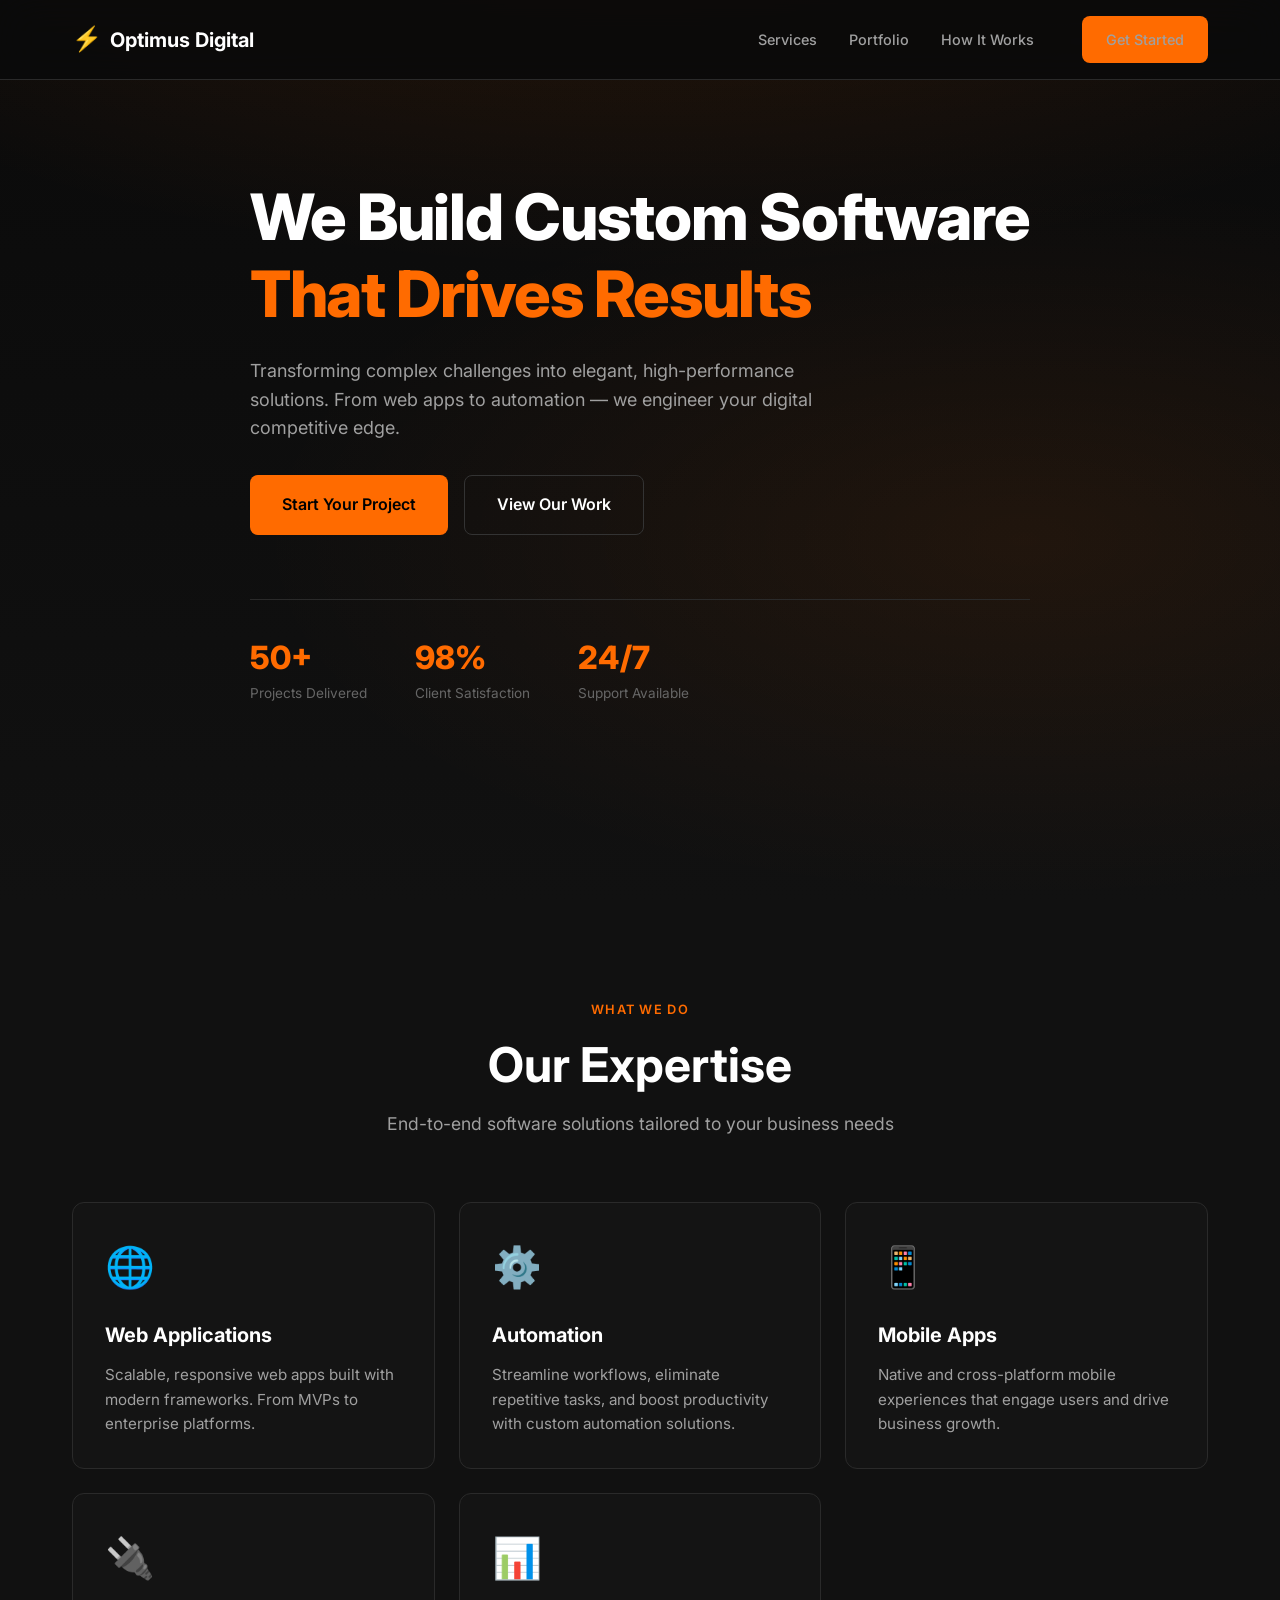
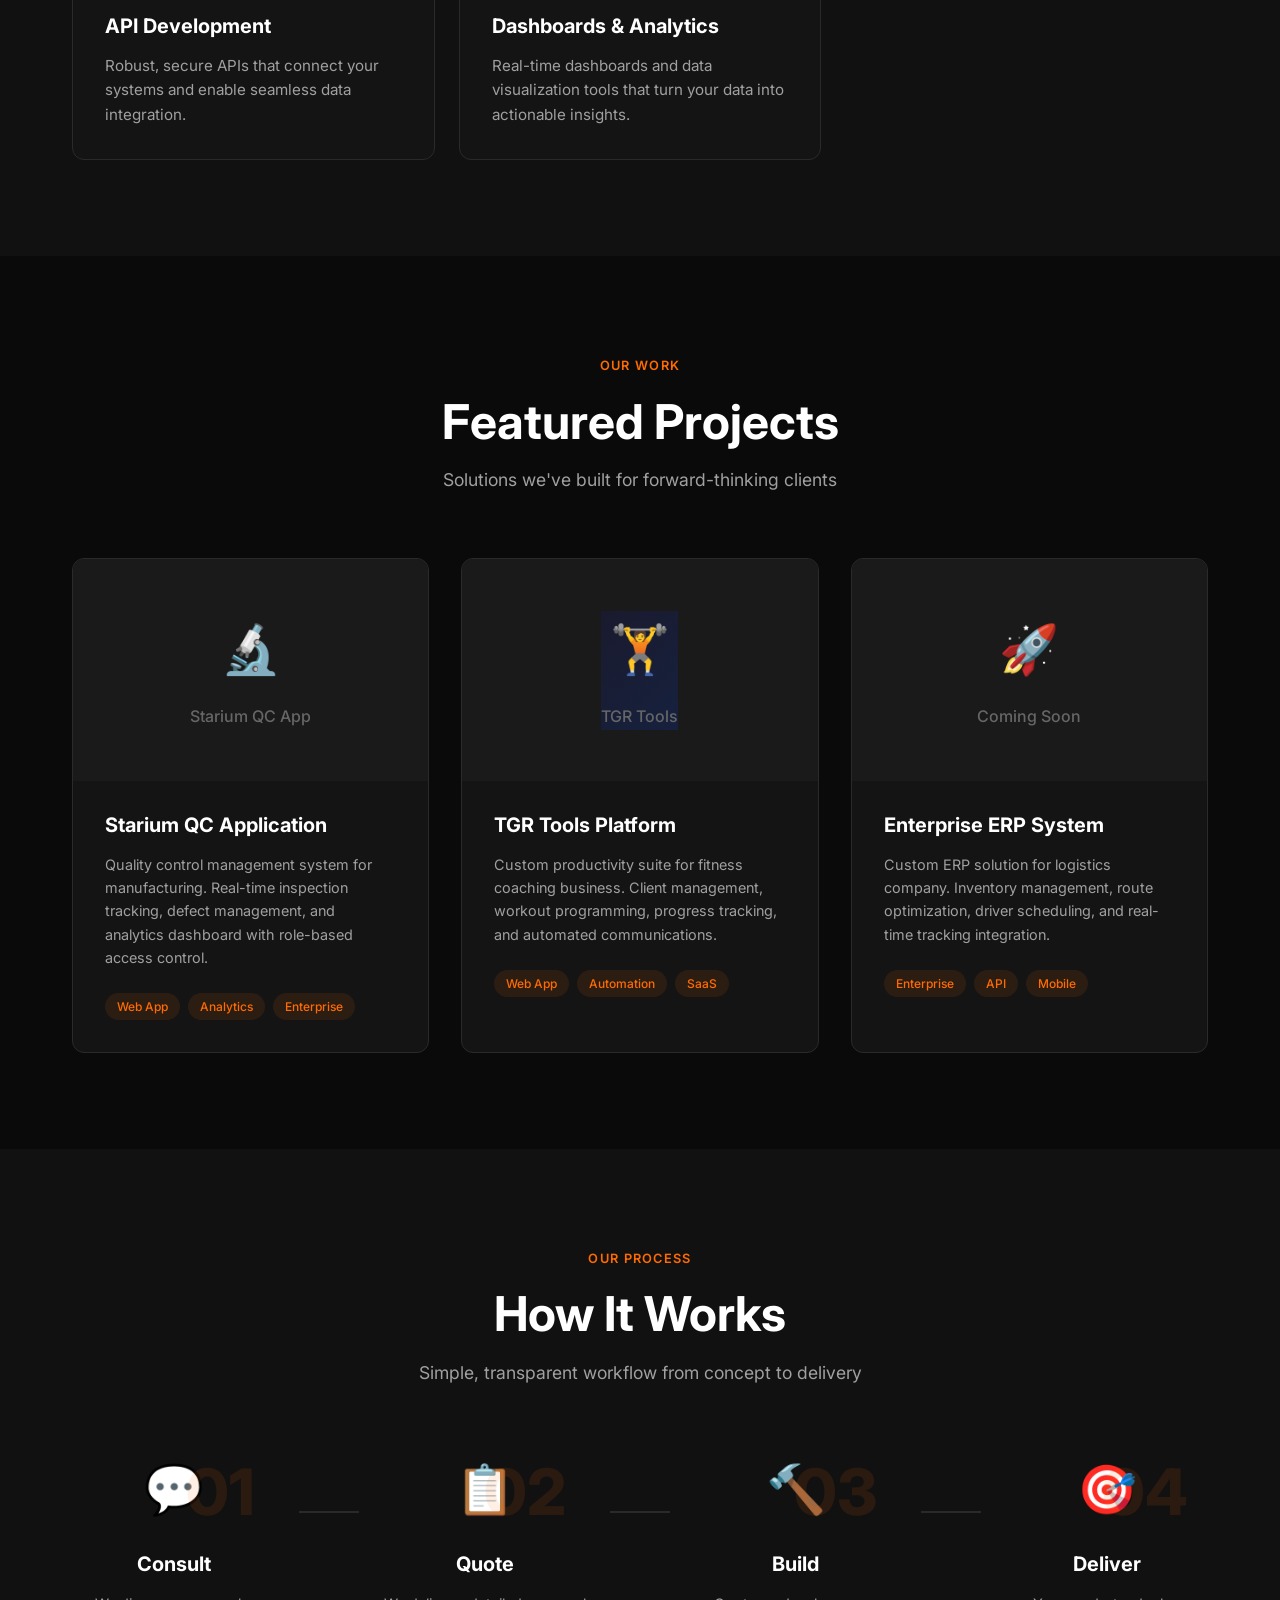
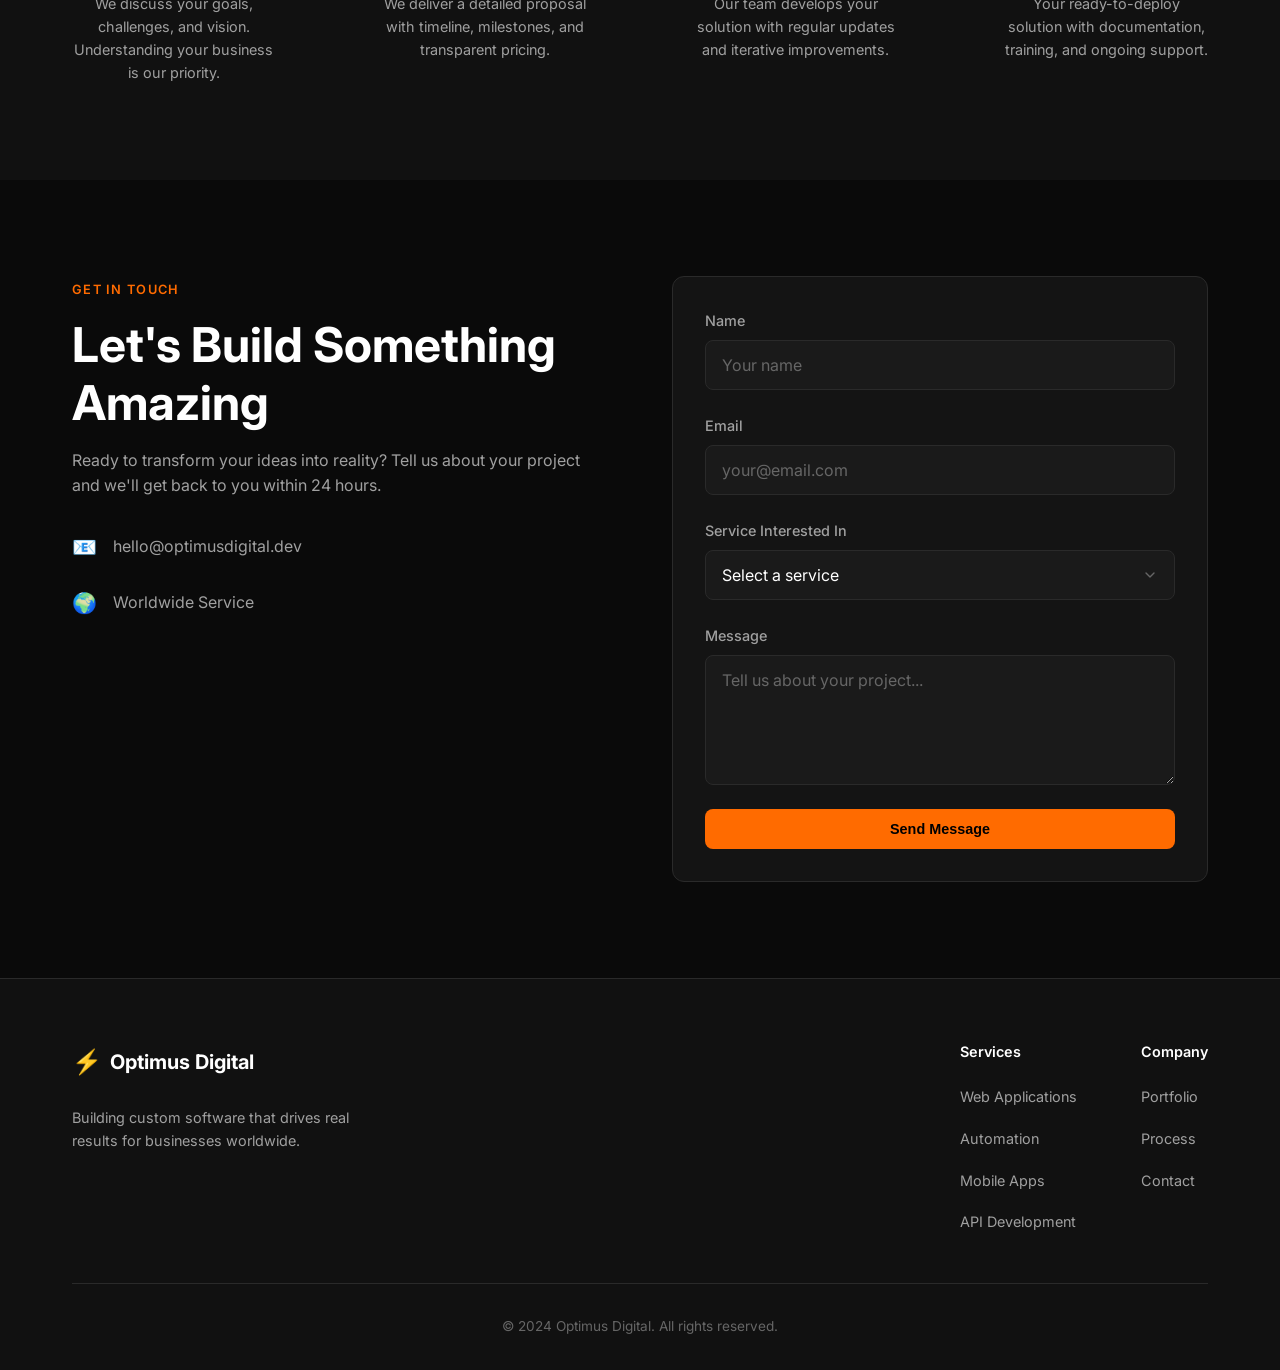
==== index.html @ bbdd2799 "Initial commit: Optimus Digital agency landing page - Professional hero section with 'We Build Custo" ====
<!DOCTYPE html>
<html lang="en">
<head>
    <meta charset="UTF-8">
    <meta name="viewport" content="width=device-width, initial-scale=1.0">
    <title>Optimus Digital | Custom Software Solutions</title>
    <link rel="stylesheet" href="styles.css">
    <link rel="preconnect" href="https://fonts.googleapis.com">
    <link rel="preconnect" href="https://fonts.gstatic.com" crossorigin>
    <link href="https://fonts.googleapis.com/css2?family=Inter:wght@400;500;600;700;800&display=swap" rel="stylesheet">
</head>
<body>
    <!-- Navigation -->
    <nav class="navbar">
        <div class="container">
            <a href="#" class="logo">
                <span class="logo-icon">⚡</span>
                <span class="logo-text">Optimus Digital</span>
            </a>
            <ul class="nav-links">
                <li><a href="#services">Services</a></li>
                <li><a href="#portfolio">Portfolio</a></li>
                <li><a href="#process">How It Works</a></li>
                <li><a href="#contact" class="btn btn-primary">Get Started</a></li>
            </ul>
            <button class="mobile-menu-btn" aria-label="Toggle menu">
                <span></span>
                <span></span>
                <span></span>
            </button>
        </div>
    </nav>

    <!-- Hero Section -->
    <section class="hero">
        <div class="hero-bg"></div>
        <div class="container">
            <div class="hero-content">
                <h1 class="hero-title">
                    We Build Custom Software<br>
                    <span class="accent">That Drives Results</span>
                </h1>
                <p class="hero-subtitle">
                    Transforming complex challenges into elegant, high-performance solutions. 
                    From web apps to automation — we engineer your digital competitive edge.
                </p>
                <div class="hero-cta">
                    <a href="#contact" class="btn btn-primary btn-lg">Start Your Project</a>
                    <a href="#portfolio" class="btn btn-outline btn-lg">View Our Work</a>
                </div>
                <div class="hero-stats">
                    <div class="stat">
                        <span class="stat-number">50+</span>
                        <span class="stat-label">Projects Delivered</span>
                    </div>
                    <div class="stat">
                        <span class="stat-number">98%</span>
                        <span class="stat-label">Client Satisfaction</span>
                    </div>
                    <div class="stat">
                        <span class="stat-number">24/7</span>
                        <span class="stat-label">Support Available</span>
                    </div>
                </div>
            </div>
        </div>
    </section>

    <!-- Services Section -->
    <section id="services" class="services">
        <div class="container">
            <div class="section-header">
                <span class="section-tag">What We Do</span>
                <h2 class="section-title">Our Expertise</h2>
                <p class="section-subtitle">End-to-end software solutions tailored to your business needs</p>
            </div>
            <div class="services-grid">
                <div class="service-card">
                    <div class="service-icon">🌐</div>
                    <h3>Web Applications</h3>
                    <p>Scalable, responsive web apps built with modern frameworks. From MVPs to enterprise platforms.</p>
                </div>
                <div class="service-card">
                    <div class="service-icon">⚙️</div>
                    <h3>Automation</h3>
                    <p>Streamline workflows, eliminate repetitive tasks, and boost productivity with custom automation solutions.</p>
                </div>
                <div class="service-card">
                    <div class="service-icon">📱</div>
                    <h3>Mobile Apps</h3>
                    <p>Native and cross-platform mobile experiences that engage users and drive business growth.</p>
                </div>
                <div class="service-card">
                    <div class="service-icon">🔌</div>
                    <h3>API Development</h3>
                    <p>Robust, secure APIs that connect your systems and enable seamless data integration.</p>
                </div>
                <div class="service-card">
                    <div class="service-icon">📊</div>
                    <h3>Dashboards & Analytics</h3>
                    <p>Real-time dashboards and data visualization tools that turn your data into actionable insights.</p>
                </div>
            </div>
        </div>
    </section>

    <!-- Portfolio Section -->
    <section id="portfolio" class="portfolio">
        <div class="container">
            <div class="section-header">
                <span class="section-tag">Our Work</span>
                <h2 class="section-title">Featured Projects</h2>
                <p class="section-subtitle">Solutions we've built for forward-thinking clients</p>
            </div>
            <div class="portfolio-grid">
                <div class="portfolio-card">
                    <div class="portfolio-image">
                        <div class="portfolio-placeholder">
                            <span class="placeholder-icon">🔬</span>
                            <span class="placeholder-text">Starium QC App</span>
                        </div>
                    </div>
                    <div class="portfolio-content">
                        <h3>Starium QC Application</h3>
                        <p>Quality control management system for manufacturing. Real-time inspection tracking, defect management, and analytics dashboard with role-based access control.</p>
                        <div class="portfolio-tags">
                            <span class="tag">Web App</span>
                            <span class="tag">Analytics</span>
                            <span class="tag">Enterprise</span>
                        </div>
                    </div>
                </div>
                <div class="portfolio-card">
                    <div class="portfolio-image">
                        <div class="portfolio-placeholder tgr">
                            <span class="placeholder-icon">🏋️</span>
                            <span class="placeholder-text">TGR Tools</span>
                        </div>
                    </div>
                    <div class="portfolio-content">
                        <h3>TGR Tools Platform</h3>
                        <p>Custom productivity suite for fitness coaching business. Client management, workout programming, progress tracking, and automated communications.</p>
                        <div class="portfolio-tags">
                            <span class="tag">Web App</span>
                            <span class="tag">Automation</span>
                            <span class="tag">SaaS</span>
                        </div>
                    </div>
                </div>
                <div class="portfolio-card">
                    <div class="portfolio-image">
                        <div class="portfolio-placeholder">
                            <span class="placeholder-icon">🚀</span>
                            <span class="placeholder-text">Coming Soon</span>
                        </div>
                    </div>
                    <div class="portfolio-content">
                        <h3>Enterprise ERP System</h3>
                        <p>Custom ERP solution for logistics company. Inventory management, route optimization, driver scheduling, and real-time tracking integration.</p>
                        <div class="portfolio-tags">
                            <span class="tag">Enterprise</span>
                            <span class="tag">API</span>
                            <span class="tag">Mobile</span>
                        </div>
                    </div>
                </div>
            </div>
        </div>
    </section>

    <!-- How It Works Section -->
    <section id="process" class="process">
        <div class="container">
            <div class="section-header">
                <span class="section-tag">Our Process</span>
                <h2 class="section-title">How It Works</h2>
                <p class="section-subtitle">Simple, transparent workflow from concept to delivery</p>
            </div>
            <div class="process-steps">
                <div class="process-step">
                    <div class="step-number">01</div>
                    <div class="step-icon">💬</div>
                    <h3>Consult</h3>
                    <p>We discuss your goals, challenges, and vision. Understanding your business is our priority.</p>
                </div>
                <div class="process-connector"></div>
                <div class="process-step">
                    <div class="step-number">02</div>
                    <div class="step-icon">📋</div>
                    <h3>Quote</h3>
                    <p>We deliver a detailed proposal with timeline, milestones, and transparent pricing.</p>
                </div>
                <div class="process-connector"></div>
                <div class="process-step">
                    <div class="step-number">03</div>
                    <div class="step-icon">🔨</div>
                    <h3>Build</h3>
                    <p>Our team develops your solution with regular updates and iterative improvements.</p>
                </div>
                <div class="process-connector"></div>
                <div class="process-step">
                    <div class="step-number">04</div>
                    <div class="step-icon">🎯</div>
                    <h3>Deliver</h3>
                    <p>Your ready-to-deploy solution with documentation, training, and ongoing support.</p>
                </div>
            </div>
        </div>
    </section>

    <!-- Contact Section -->
    <section id="contact" class="contact">
        <div class="container">
            <div class="contact-wrapper">
                <div class="contact-info">
                    <span class="section-tag">Get In Touch</span>
                    <h2 class="section-title">Let's Build Something Amazing</h2>
                    <p>Ready to transform your ideas into reality? Tell us about your project and we'll get back to you within 24 hours.</p>
                    <div class="contact-details">
                        <div class="contact-item">
                            <span class="contact-icon">📧</span>
                            <span>hello@optimusdigital.dev</span>
                        </div>
                        <div class="contact-item">
                            <span class="contact-icon">🌍</span>
                            <span>Worldwide Service</span>
                        </div>
                    </div>
                </div>
                <div class="contact-form-wrapper">
                    <form id="contactForm" class="contact-form">
                        <div class="form-group">
                            <label for="name">Name</label>
                            <input type="text" id="name" name="name" required placeholder="Your name">
                        </div>
                        <div class="form-group">
                            <label for="email">Email</label>
                            <input type="email" id="email" name="email" required placeholder="your@email.com">
                        </div>
                        <div class="form-group">
                            <label for="service">Service Interested In</label>
                            <select id="service" name="service" required>
                                <option value="">Select a service</option>
                                <option value="web">Web Application</option>
                                <option value="automation">Automation</option>
                                <option value="mobile">Mobile App</option>
                                <option value="api">API Development</option>
                                <option value="dashboard">Dashboard/Analytics</option>
                                <option value="other">Other</option>
                            </select>
                        </div>
                        <div class="form-group">
                            <label for="message">Message</label>
                            <textarea id="message" name="message" rows="5" required placeholder="Tell us about your project..."></textarea>
                        </div>
                        <button type="submit" class="btn btn-primary btn-block">
                            <span class="btn-text">Send Message</span>
                            <span class="btn-loading">Sending...</span>
                        </button>
                        <div class="form-success" id="formSuccess">
                            <span class="success-icon">✓</span>
                            <span>Message sent successfully! We'll be in touch soon.</span>
                        </div>
                    </form>
                </div>
            </div>
        </div>
    </section>

    <!-- Footer -->
    <footer class="footer">
        <div class="container">
            <div class="footer-content">
                <div class="footer-brand">
                    <a href="#" class="logo">
                        <span class="logo-icon">⚡</span>
                        <span class="logo-text">Optimus Digital</span>
                    </a>
                    <p>Building custom software that drives real results for businesses worldwide.</p>
                </div>
                <div class="footer-links">
                    <div class="footer-column">
                        <h4>Services</h4>
                        <ul>
                            <li><a href="#services">Web Applications</a></li>
                            <li><a href="#services">Automation</a></li>
                            <li><a href="#services">Mobile Apps</a></li>
                            <li><a href="#services">API Development</a></li>
                        </ul>
                    </div>
                    <div class="footer-column">
                        <h4>Company</h4>
                        <ul>
                            <li><a href="#portfolio">Portfolio</a></li>
                            <li><a href="#process">Process</a></li>
                            <li><a href="#contact">Contact</a></li>
                        </ul>
                    </div>
                </div>
            </div>
            <div class="footer-bottom">
                <p>&copy; 2024 Optimus Digital. All rights reserved.</p>
            </div>
        </div>
    </footer>

    <script src="script.js"></script>
</body>
</html>
---- styles.css ----
/* ========================================
   Optimus Digital - Design System
   Dark Theme with Orange Accent (#FF6B00)
   ======================================== */

/* CSS Variables - Design Tokens */
:root {
    /* Colors */
    --bg-primary: #0a0a0a;
    --bg-secondary: #111111;
    --bg-tertiary: #1a1a1a;
    --bg-card: #141414;
    --bg-card-hover: #1c1c1c;
    
    --text-primary: #ffffff;
    --text-secondary: #a0a0a0;
    --text-muted: #666666;
    
    --accent: #FF6B00;
    --accent-hover: #ff8533;
    --accent-subtle: rgba(255, 107, 0, 0.1);
    --accent-border: rgba(255, 107, 0, 0.3);
    
    --border-color: #2a2a2a;
    --border-light: #333333;
    
    --success: #10b981;
    --error: #ef4444;
    
    /* Typography */
    --font-primary: 'Inter', -apple-system, BlinkMacSystemFont, 'Segoe UI', sans-serif;
    
    /* Spacing */
    --space-xs: 0.5rem;
    --space-sm: 1rem;
    --space-md: 1.5rem;
    --space-lg: 2rem;
    --space-xl: 3rem;
    --space-2xl: 4rem;
    --space-3xl: 6rem;
    
    /* Transitions */
    --transition-fast: 150ms ease;
    --transition-base: 250ms ease;
    --transition-slow: 400ms ease;
    
    /* Border Radius */
    --radius-sm: 4px;
    --radius-md: 8px;
    --radius-lg: 12px;
    --radius-xl: 16px;
    --radius-full: 9999px;
}

/* Reset & Base */
*, *::before, *::after {
    box-sizing: border-box;
    margin: 0;
    padding: 0;
}

html {
    scroll-behavior: smooth;
    font-size: 16px;
}

body {
    font-family: var(--font-primary);
    background-color: var(--bg-primary);
    color: var(--text-primary);
    line-height: 1.6;
    -webkit-font-smoothing: antialiased;
    -moz-osx-font-smoothing: grayscale;
}

a {
    color: inherit;
    text-decoration: none;
}

ul {
    list-style: none;
}

img {
    max-width: 100%;
    height: auto;
}

/* Container */
.container {
    max-width: 1200px;
    margin: 0 auto;
    padding: 0 var(--space-lg);
}

/* Typography */
h1, h2, h3, h4, h5, h6 {
    font-weight: 700;
    line-height: 1.2;
}

/* ========================================
   Navigation
   ======================================== */
.navbar {
    position: fixed;
    top: 0;
    left: 0;
    right: 0;
    z-index: 1000;
    background: rgba(10, 10, 10, 0.9);
    backdrop-filter: blur(20px);
    border-bottom: 1px solid var(--border-color);
    padding: var(--space-sm) 0;
}

.navbar .container {
    display: flex;
    align-items: center;
    justify-content: space-between;
}

.logo {
    display: flex;
    align-items: center;
    gap: var(--space-xs);
    font-weight: 700;
    font-size: 1.25rem;
}

.logo-icon {
    color: var(--accent);
    font-size: 1.5rem;
}

.nav-links {
    display: flex;
    align-items: center;
    gap: var(--space-lg);
}

.nav-links a {
    font-size: 0.9rem;
    font-weight: 500;
    color: var(--text-secondary);
    transition: color var(--transition-fast);
}

.nav-links a:hover {
    color: var(--text-primary);
}

.nav-links .btn {
    margin-left: var(--space-sm);
}

.mobile-menu-btn {
    display: none;
    flex-direction: column;
    gap: 5px;
    background: none;
    border: none;
    cursor: pointer;
    padding: var(--space-xs);
}

.mobile-menu-btn span {
    width: 24px;
    height: 2px;
    background: var(--text-primary);
    transition: var(--transition-fast);
}

/* ========================================
   Buttons
   ======================================== */
.btn {
    display: inline-flex;
    align-items: center;
    justify-content: center;
    gap: var(--space-xs);
    padding: 0.75rem 1.5rem;
    font-size: 0.9rem;
    font-weight: 600;
    border-radius: var(--radius-md);
    border: none;
    cursor: pointer;
    transition: all var(--transition-base);
    text-decoration: none;
}

.btn-primary {
    background: var(--accent);
    color: #000;
}

.btn-primary:hover {
    background: var(--accent-hover);
    transform: translateY(-2px);
    box-shadow: 0 8px 30px rgba(255, 107, 0, 0.3);
}

.btn-outline {
    background: transparent;
    color: var(--text-primary);
    border: 1px solid var(--border-light);
}

.btn-outline:hover {
    border-color: var(--accent);
    color: var(--accent);
}

.btn-lg {
    padding: 1rem 2rem;
    font-size: 1rem;
}

.btn-block {
    width: 100%;
}

.btn .btn-loading {
    display: none;
}

.btn.loading .btn-text {
    display: none;
}

.btn.loading .btn-loading {
    display: inline;
}

/* ========================================
   Hero Section
   ======================================== */
.hero {
    position: relative;
    min-height: 100vh;
    display: flex;
    align-items: center;
    padding-top: 80px;
    overflow: hidden;
}

.hero-bg {
    position: absolute;
    top: 0;
    left: 0;
    right: 0;
    bottom: 0;
    background: 
        radial-gradient(ellipse 80% 50% at 50% -20%, rgba(255, 107, 0, 0.15), transparent),
        radial-gradient(ellipse 60% 40% at 80% 60%, rgba(255, 107, 0, 0.08), transparent),
        linear-gradient(180deg, var(--bg-primary) 0%, var(--bg-secondary) 100%);
    z-index: -1;
}

.hero-content {
    max-width: 800px;
}

.hero-title {
    font-size: clamp(2.5rem, 5vw, 4rem);
    font-weight: 800;
    margin-bottom: var(--space-md);
    letter-spacing: -0.02em;
}

.hero-title .accent {
    color: var(--accent);
}

.hero-subtitle {
    font-size: 1.125rem;
    color: var(--text-secondary);
    margin-bottom: var(--space-lg);
    max-width: 600px;
}

.hero-cta {
    display: flex;
    gap: var(--space-sm);
    margin-bottom: var(--space-2xl);
    flex-wrap: wrap;
}

.hero-stats {
    display: flex;
    gap: var(--space-xl);
    padding-top: var(--space-lg);
    border-top: 1px solid var(--border-color);
}

.stat {
    display: flex;
    flex-direction: column;
}

.stat-number {
    font-size: 2rem;
    font-weight: 800;
    color: var(--accent);
}

.stat-label {
    font-size: 0.85rem;
    color: var(--text-muted);
}

/* ========================================
   Sections Common
   ======================================== */
section {
    padding: var(--space-3xl) 0;
}

.section-header {
    text-align: center;
    margin-bottom: var(--space-2xl);
}

.section-tag {
    display: inline-block;
    font-size: 0.8rem;
    font-weight: 600;
    text-transform: uppercase;
    letter-spacing: 0.1em;
    color: var(--accent);
    margin-bottom: var(--space-sm);
}

.section-title {
    font-size: clamp(2rem, 4vw, 3rem);
    margin-bottom: var(--space-sm);
}

.section-subtitle {
    font-size: 1.1rem;
    color: var(--text-secondary);
    max-width: 600px;
    margin: 0 auto;
}

/* ========================================
   Services Section
   ======================================== */
.services {
    background: var(--bg-secondary);
}

.services-grid {
    display: grid;
    grid-template-columns: repeat(auto-fit, minmax(280px, 1fr));
    gap: var(--space-md);
}

.service-card {
    background: var(--bg-card);
    border: 1px solid var(--border-color);
    border-radius: var(--radius-lg);
    padding: var(--space-lg);
    transition: all var(--transition-base);
}

.service-card:hover {
    background: var(--bg-card-hover);
    border-color: var(--accent-border);
    transform: translateY(-4px);
}

.service-icon {
    font-size: 2.5rem;
    margin-bottom: var(--space-md);
}

.service-card h3 {
    font-size: 1.25rem;
    margin-bottom: var(--space-sm);
}

.service-card p {
    color: var(--text-secondary);
    font-size: 0.95rem;
}

/* ========================================
   Portfolio Section
   ======================================== */
.portfolio {
    background: var(--bg-primary);
}

.portfolio-grid {
    display: grid;
    grid-template-columns: repeat(auto-fit, minmax(350px, 1fr));
    gap: var(--space-lg);
}

.portfolio-card {
    background: var(--bg-card);
    border: 1px solid var(--border-color);
    border-radius: var(--radius-lg);
    overflow: hidden;
    transition: all var(--transition-base);
}

.portfolio-card:hover {
    border-color: var(--accent-border);
    transform: translateY(-4px);
    box-shadow: 0 20px 60px rgba(0, 0, 0, 0.4);
}

.portfolio-image {
    aspect-ratio: 16/10;
    background: var(--bg-tertiary);
    display: flex;
    align-items: center;
    justify-content: center;
}

.portfolio-placeholder {
    display: flex;
    flex-direction: column;
    align-items: center;
    gap: var(--space-sm);
    color: var(--text-muted);
}

.portfolio-placeholder.tgr {
    background: linear-gradient(135deg, #1a1a2e 0%, #16213e 100%);
}

.placeholder-icon {
    font-size: 3rem;
}

.placeholder-text {
    font-size: 1rem;
    font-weight: 500;
}

.portfolio-content {
    padding: var(--space-lg);
}

.portfolio-content h3 {
    font-size: 1.25rem;
    margin-bottom: var(--space-sm);
}

.portfolio-content p {
    color: var(--text-secondary);
    font-size: 0.9rem;
    margin-bottom: var(--space-md);
}

.portfolio-tags {
    display: flex;
    gap: var(--space-xs);
    flex-wrap: wrap;
}

.tag {
    font-size: 0.75rem;
    font-weight: 500;
    padding: 0.25rem 0.75rem;
    background: var(--accent-subtle);
    color: var(--accent);
    border-radius: var(--radius-full);
}

/* ========================================
   Process Section
   ======================================== */
.process {
    background: var(--bg-secondary);
}

.process-steps {
    display: flex;
    align-items: flex-start;
    justify-content: center;
    gap: var(--space-md);
    flex-wrap: wrap;
}

.process-step {
    flex: 1;
    min-width: 200px;
    max-width: 260px;
    text-align: center;
    position: relative;
}

.step-number {
    position: absolute;
    top: -10px;
    right: 20px;
    font-size: 4rem;
    font-weight: 800;
    color: var(--accent);
    opacity: 0.1;
}

.step-icon {
    font-size: 3rem;
    margin-bottom: var(--space-md);
}

.process-step h3 {
    font-size: 1.25rem;
    margin-bottom: var(--space-sm);
}

.process-step p {
    color: var(--text-secondary);
    font-size: 0.9rem;
}

.process-connector {
    width: 60px;
    height: 2px;
    background: var(--border-color);
    margin-top: 60px;
    flex-shrink: 0;
}

/* ========================================
   Contact Section
   ======================================== */
.contact {
    background: var(--bg-primary);
}

.contact-wrapper {
    display: grid;
    grid-template-columns: 1fr 1fr;
    gap: var(--space-2xl);
    align-items: start;
}

.contact-info .section-title {
    text-align: left;
}

.contact-info > p {
    color: var(--text-secondary);
    margin-bottom: var(--space-lg);
}

.contact-details {
    display: flex;
    flex-direction: column;
    gap: var(--space-md);
}

.contact-item {
    display: flex;
    align-items: center;
    gap: var(--space-sm);
    color: var(--text-secondary);
}

.contact-icon {
    font-size: 1.25rem;
}

.contact-form-wrapper {
    background: var(--bg-card);
    border: 1px solid var(--border-color);
    border-radius: var(--radius-lg);
    padding: var(--space-lg);
}

.contact-form {
    display: flex;
    flex-direction: column;
    gap: var(--space-md);
}

.form-group {
    display: flex;
    flex-direction: column;
    gap: var(--space-xs);
}

.form-group label {
    font-size: 0.9rem;
    font-weight: 500;
    color: var(--text-secondary);
}

.form-group input,
.form-group select,
.form-group textarea {
    padding: 0.875rem 1rem;
    font-size: 1rem;
    font-family: inherit;
    background: var(--bg-tertiary);
    border: 1px solid var(--border-color);
    border-radius: var(--radius-md);
    color: var(--text-primary);
    transition: border-color var(--transition-fast);
}

.form-group input:focus,
.form-group select:focus,
.form-group textarea:focus {
    outline: none;
    border-color: var(--accent);
}

.form-group input::placeholder,
.form-group textarea::placeholder {
    color: var(--text-muted);
}

.form-group select {
    cursor: pointer;
    appearance: none;
    background-image: url("data:image/svg+xml,%3Csvg xmlns='http://www.w3.org/2000/svg' width='24' height='24' viewBox='0 0 24 24' fill='none' stroke='%23666666' stroke-width='2' stroke-linecap='round' stroke-linejoin='round'%3E%3Cpolyline points='6 9 12 15 18 9'%3E%3C/polyline%3E%3C/svg%3E");
    background-repeat: no-repeat;
    background-position: right 1rem center;
    background-size: 1rem;
}

.form-group select option {
    background: var(--bg-tertiary);
    color: var(--text-primary);
}

.form-success {
    display: none;
    align-items: center;
    gap: var(--space-sm);
    padding: var(--space-md);
    background: rgba(16, 185, 129, 0.1);
    border: 1px solid var(--success);
    border-radius: var(--radius-md);
    color: var(--success);
    font-weight: 500;
}

.form-success.show {
    display: flex;
}

.success-icon {
    font-size: 1.25rem;
}

/* ========================================
   Footer
   ======================================== */
.footer {
    background: var(--bg-secondary);
    border-top: 1px solid var(--border-color);
    padding: var(--space-2xl) 0 var(--space-lg);
}

.footer-content {
    display: flex;
    justify-content: space-between;
    gap: var(--space-2xl);
    margin-bottom: var(--space-xl);
    flex-wrap: wrap;
}

.footer-brand {
    max-width: 300px;
}

.footer-brand .logo {
    margin-bottom: var(--space-md);
}

.footer-brand p {
    color: var(--text-secondary);
    font-size: 0.9rem;
}

.footer-links {
    display: flex;
    gap: var(--space-2xl);
}

.footer-column h4 {
    font-size: 0.9rem;
    font-weight: 600;
    margin-bottom: var(--space-md);
    color: var(--text-primary);
}

.footer-column ul {
    display: flex;
    flex-direction: column;
    gap: var(--space-sm);
}

.footer-column a {
    color: var(--text-secondary);
    font-size: 0.9rem;
    transition: color var(--transition-fast);
}

.footer-column a:hover {
    color: var(--accent);
}

.footer-bottom {
    padding-top: var(--space-lg);
    border-top: 1px solid var(--border-color);
    text-align: center;
}

.footer-bottom p {
    color: var(--text-muted);
    font-size: 0.85rem;
}

/* ========================================
   Responsive Design
   ======================================== */
@media (max-width: 968px) {
    .contact-wrapper {
        grid-template-columns: 1fr;
    }
    
    .process-steps {
        flex-direction: column;
        align-items: center;
    }
    
    .process-connector {
        width: 2px;
        height: 40px;
        margin: 0;
    }
}

@media (max-width: 768px) {
    .nav-links {
        display: none;
    }
    
    .mobile-menu-btn {
        display: flex;
    }
    
    .hero-stats {
        flex-direction: column;
        gap: var(--space-md);
    }
    
    .hero-cta {
        flex-direction: column;
    }
    
    .hero-cta .btn {
        width: 100%;
    }
    
    .portfolio-grid {
        grid-template-columns: 1fr;
    }
    
    .footer-content {
        flex-direction: column;
    }
    
    .footer-links {
        flex-direction: column;
        gap: var(--space-lg);
    }
}

@media (max-width: 480px) {
    section {
        padding: var(--space-2xl) 0;
    }
    
    .container {
        padding: 0 var(--space-md);
    }
    
    .service-card,
    .portfolio-card {
        padding: var(--space-md);
    }
}
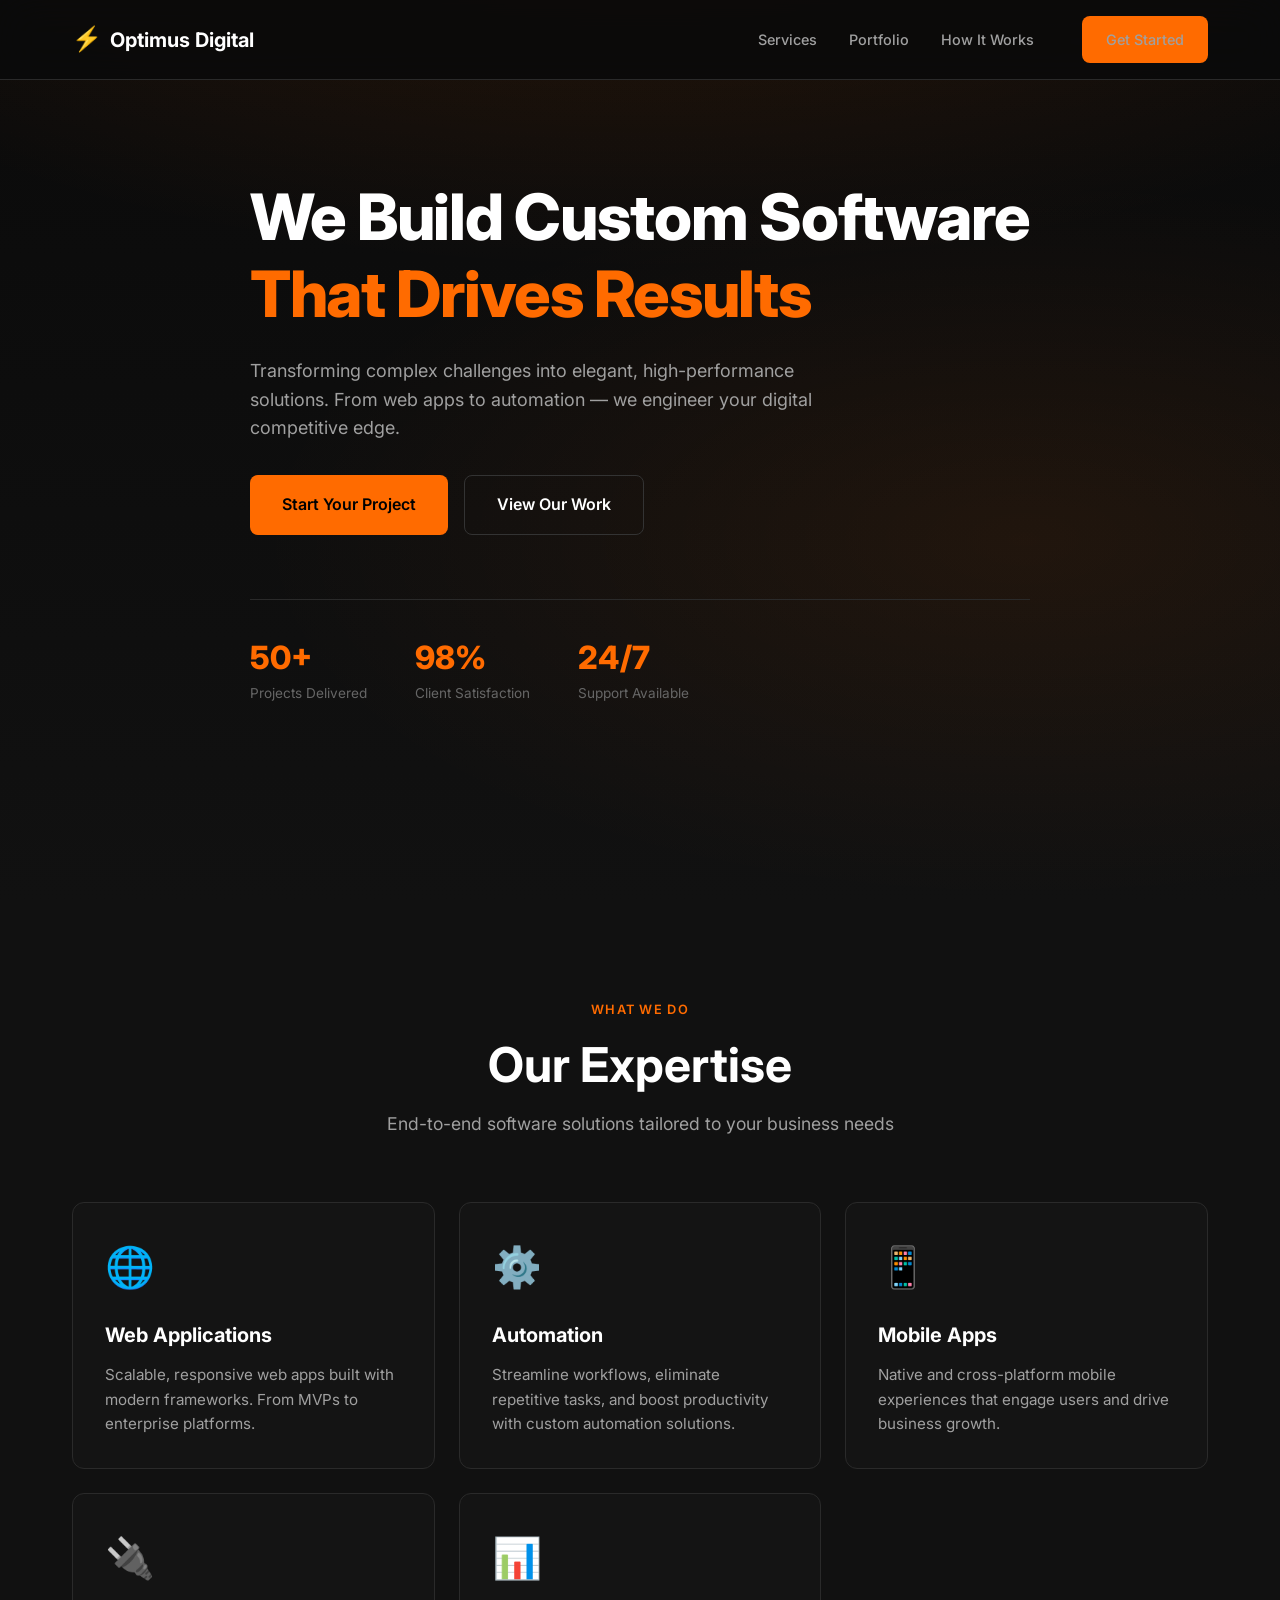
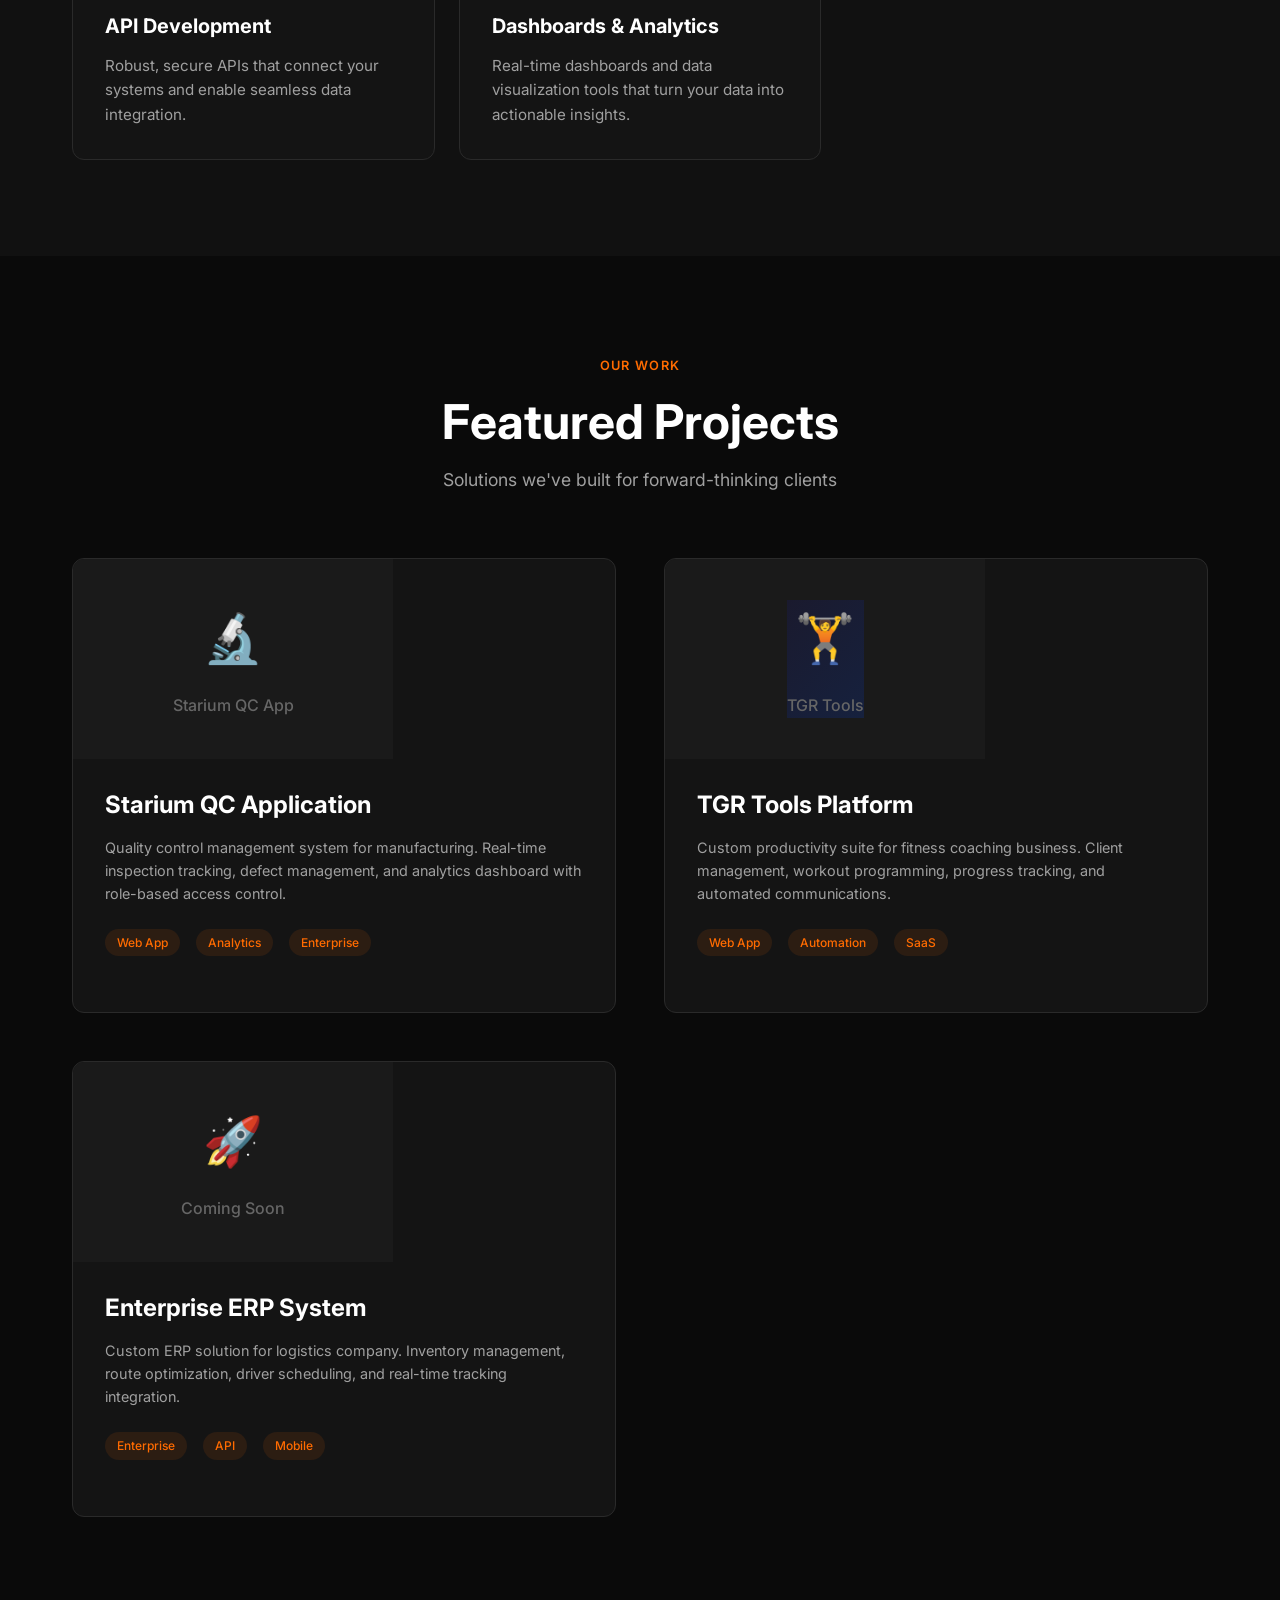
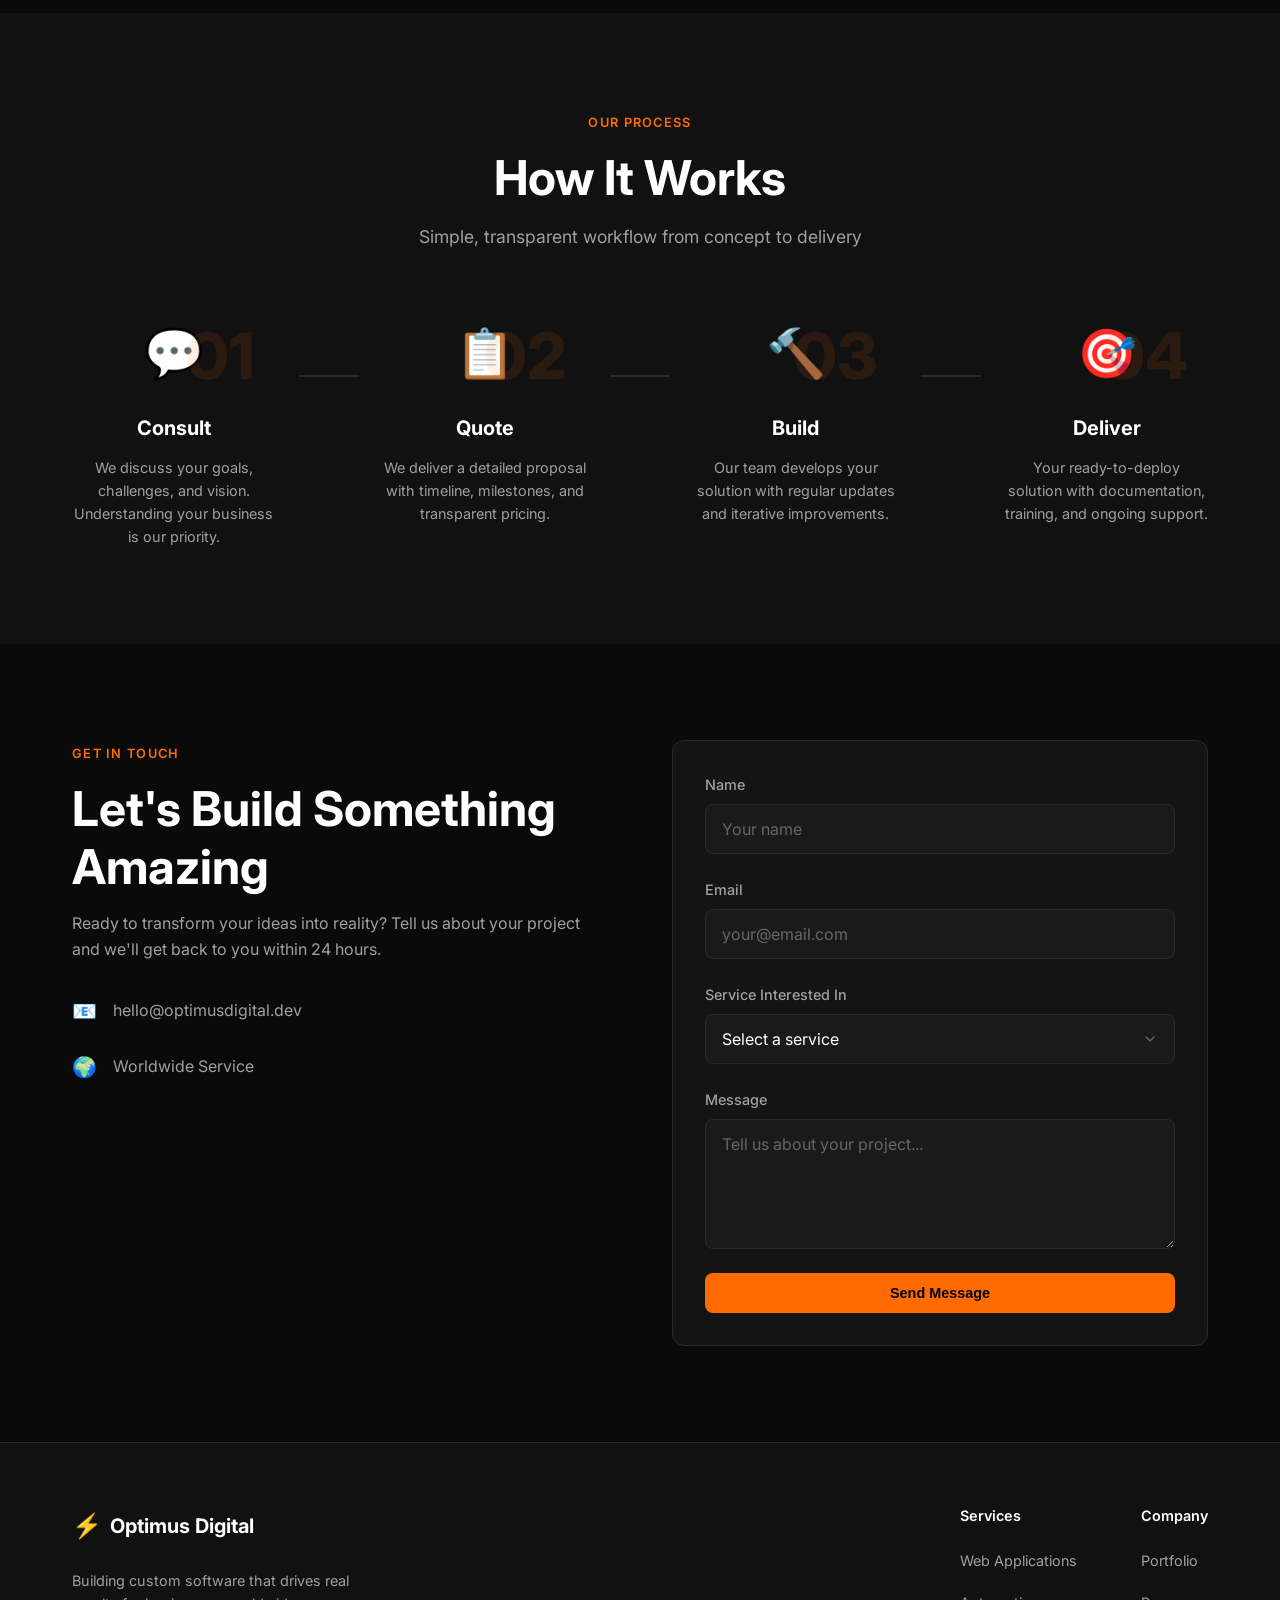
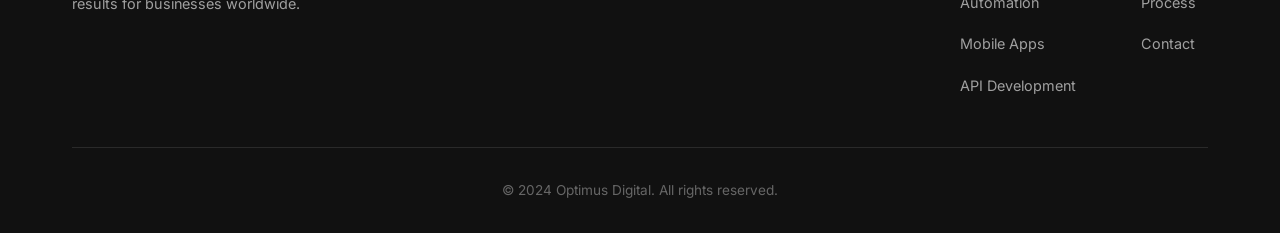
==== commit 68fd9cb1: "feat: Complete freelance client acquisition system - Add services.html with detailed service offerin" ====
--- a/index.html
+++ b/index.html
@@ -18,8 +18,8 @@
                 <span class="logo-text">Optimus Digital</span>
             </a>
             <ul class="nav-links">
-                <li><a href="#services">Services</a></li>
-                <li><a href="#portfolio">Portfolio</a></li>
+                <li><a href="services.html">Services</a></li>
+                <li><a href="portfolio.html">Portfolio</a></li>
                 <li><a href="#process">How It Works</a></li>
                 <li><a href="#contact" class="btn btn-primary">Get Started</a></li>
             </ul>
--- a/styles.css
+++ b/styles.css
@@ -791,3 +791,492 @@
         padding: var(--space-md);
     }
 }
+
+/* ========================================
+   Page Header (Services, Portfolio, Contact)
+   ======================================== */
+.page-header {
+    padding: var(--space-3xl) 0 var(--space-2xl);
+    text-align: center;
+    background: linear-gradient(180deg, var(--bg-secondary) 0%, var(--bg-primary) 100%);
+    border-bottom: 1px solid var(--border-color);
+}
+
+.page-title {
+    font-size: 3.5rem;
+    font-weight: 800;
+    margin-bottom: var(--space-md);
+    background: linear-gradient(135deg, var(--text-primary) 0%, var(--accent) 100%);
+    -webkit-background-clip: text;
+    -webkit-text-fill-color: transparent;
+    background-clip: text;
+}
+
+.page-subtitle {
+    font-size: 1.25rem;
+    color: var(--text-secondary);
+    max-width: 600px;
+    margin: 0 auto;
+}
+
+/* ========================================
+   Service Detail Cards
+   ======================================== */
+.services-detail {
+    padding: var(--space-2xl) 0 var(--space-3xl);
+}
+
+.service-detail-card {
+    display: grid;
+    grid-template-columns: 120px 1fr;
+    gap: var(--space-xl);
+    padding: var(--space-xl);
+    background: var(--bg-card);
+    border: 1px solid var(--border-color);
+    border-radius: var(--radius-lg);
+    margin-bottom: var(--space-xl);
+    transition: var(--transition-base);
+}
+
+.service-detail-card:hover {
+    border-color: var(--accent-border);
+    transform: translateY(-2px);
+}
+
+.service-detail-icon {
+    width: 120px;
+    height: 120px;
+    display: flex;
+    align-items: center;
+    justify-content: center;
+    font-size: 3rem;
+    background: var(--accent-subtle);
+    border-radius: var(--radius-lg);
+}
+
+.service-detail-content h2 {
+    font-size: 2rem;
+    margin-bottom: var(--space-xs);
+}
+
+.service-tagline {
+    color: var(--accent);
+    font-weight: 600;
+    margin-bottom: var(--space-md);
+}
+
+.service-description {
+    color: var(--text-secondary);
+    margin-bottom: var(--space-lg);
+    line-height: 1.7;
+}
+
+.service-features h3 {
+    font-size: 1rem;
+    color: var(--text-primary);
+    margin-bottom: var(--space-sm);
+    text-transform: uppercase;
+    letter-spacing: 0.05em;
+}
+
+.service-features ul {
+    display: grid;
+    grid-template-columns: repeat(2, 1fr);
+    gap: var(--space-sm);
+    margin-bottom: var(--space-lg);
+}
+
+.service-features li {
+    color: var(--text-secondary);
+    padding-left: var(--space-md);
+    position: relative;
+}
+
+.service-features li::before {
+    content: "→";
+    position: absolute;
+    left: 0;
+    color: var(--accent);
+}
+
+.service-meta {
+    display: flex;
+    gap: var(--space-xl);
+    margin-bottom: var(--space-lg);
+    padding: var(--space-md);
+    background: var(--bg-tertiary);
+    border-radius: var(--radius-md);
+}
+
+.meta-item {
+    display: flex;
+    flex-direction: column;
+}
+
+.meta-label {
+    font-size: 0.875rem;
+    color: var(--text-muted);
+    text-transform: uppercase;
+    letter-spacing: 0.05em;
+}
+
+.meta-value {
+    font-size: 1.25rem;
+    font-weight: 700;
+    color: var(--accent);
+}
+
+/* ========================================
+   Portfolio Grid
+   ======================================== */
+.portfolio-section {
+    padding: var(--space-2xl) 0 var(--space-3xl);
+}
+
+.portfolio-grid {
+    display: grid;
+    grid-template-columns: repeat(auto-fill, minmax(500px, 1fr));
+    gap: var(--space-xl);
+}
+
+.portfolio-card {
+    background: var(--bg-card);
+    border: 1px solid var(--border-color);
+    border-radius: var(--radius-lg);
+    overflow: hidden;
+    transition: var(--transition-base);
+}
+
+.portfolio-card:hover {
+    border-color: var(--accent-border);
+    transform: translateY(-4px);
+}
+
+.portfolio-image {
+    height: 200px;
+    background: var(--bg-tertiary);
+    display: flex;
+    align-items: center;
+    justify-content: center;
+}
+
+.portfolio-placeholder {
+    display: flex;
+    flex-direction: column;
+    align-items: center;
+    gap: var(--space-sm);
+    color: var(--text-muted);
+}
+
+.placeholder-icon {
+    font-size: 3rem;
+}
+
+.portfolio-content {
+    padding: var(--space-lg);
+}
+
+.portfolio-tags {
+    display: flex;
+    gap: var(--space-sm);
+    margin-bottom: var(--space-md);
+}
+
+.portfolio-tag {
+    padding: var(--space-xs) var(--space-sm);
+    background: var(--accent-subtle);
+    color: var(--accent);
+    font-size: 0.75rem;
+    font-weight: 600;
+    border-radius: var(--radius-full);
+    text-transform: uppercase;
+    letter-spacing: 0.05em;
+}
+
+.portfolio-card h3 {
+    font-size: 1.5rem;
+    margin-bottom: var(--space-sm);
+}
+
+.portfolio-description {
+    color: var(--text-secondary);
+    margin-bottom: var(--space-md);
+    line-height: 1.6;
+}
+
+.portfolio-features {
+    margin-bottom: var(--space-lg);
+}
+
+.portfolio-features li {
+    color: var(--text-muted);
+    padding: var(--space-xs) 0;
+    padding-left: var(--space-md);
+    position: relative;
+}
+
+.portfolio-features li::before {
+    content: "✓";
+    position: absolute;
+    left: 0;
+    color: var(--success);
+    font-size: 0.75rem;
+}
+
+.portfolio-meta {
+    display: flex;
+    gap: var(--space-lg);
+    padding-top: var(--space-md);
+    border-top: 1px solid var(--border-color);
+}
+
+/* ========================================
+   Contact Page
+   ======================================== */
+.contact-page {
+    padding: var(--space-2xl) 0 var(--space-3xl);
+}
+
+.contact-page .contact-wrapper {
+    display: grid;
+    grid-template-columns: 1fr 1.5fr;
+    gap: var(--space-2xl);
+    align-items: start;
+}
+
+.contact-page .contact-info {
+    padding: var(--space-xl);
+    background: var(--bg-card);
+    border: 1px solid var(--border-color);
+    border-radius: var(--radius-lg);
+}
+
+.contact-page .contact-info h2 {
+    font-size: 2rem;
+    margin-bottom: var(--space-md);
+}
+
+.contact-page .contact-info > p {
+    color: var(--text-secondary);
+    margin-bottom: var(--space-xl);
+}
+
+.contact-page .contact-details {
+    margin-bottom: var(--space-xl);
+}
+
+.contact-page .contact-item {
+    display: flex;
+    align-items: center;
+    gap: var(--space-md);
+    padding: var(--space-md) 0;
+    border-bottom: 1px solid var(--border-color);
+}
+
+.contact-page .contact-item:last-child {
+    border-bottom: none;
+}
+
+.contact-page .contact-icon {
+    font-size: 1.5rem;
+}
+
+.contact-page .contact-item strong {
+    display: block;
+    font-size: 0.875rem;
+    color: var(--text-muted);
+    text-transform: uppercase;
+    letter-spacing: 0.05em;
+}
+
+.contact-benefits h3 {
+    font-size: 1rem;
+    margin-bottom: var(--space-md);
+}
+
+.contact-benefits ul li {
+    padding: var(--space-xs) 0;
+    color: var(--text-secondary);
+}
+
+/* Inquiry Form */
+.inquiry-form {
+    padding: var(--space-xl);
+    background: var(--bg-card);
+    border: 1px solid var(--border-color);
+    border-radius: var(--radius-lg);
+}
+
+.form-row {
+    display: grid;
+    grid-template-columns: 1fr 1fr;
+    gap: var(--space-md);
+}
+
+.inquiry-form .form-group {
+    margin-bottom: var(--space-md);
+}
+
+.inquiry-form label {
+    display: block;
+    font-size: 0.875rem;
+    font-weight: 600;
+    color: var(--text-primary);
+    margin-bottom: var(--space-xs);
+}
+
+.inquiry-form input,
+.inquiry-form select,
+.inquiry-form textarea {
+    width: 100%;
+    padding: var(--space-sm) var(--space-md);
+    background: var(--bg-tertiary);
+    border: 1px solid var(--border-color);
+    border-radius: var(--radius-md);
+    color: var(--text-primary);
+    font-family: var(--font-primary);
+    font-size: 1rem;
+    transition: var(--transition-fast);
+}
+
+.inquiry-form input:focus,
+.inquiry-form select:focus,
+.inquiry-form textarea:focus {
+    outline: none;
+    border-color: var(--accent);
+    box-shadow: 0 0 0 3px var(--accent-subtle);
+}
+
+.inquiry-form textarea {
+    resize: vertical;
+    min-height: 120px;
+}
+
+.inquiry-form select {
+    cursor: pointer;
+    appearance: none;
+    background-image: url("data:image/svg+xml,%3Csvg xmlns='http://www.w3.org/2000/svg' width='24' height='24' viewBox='0 0 24 24' fill='none' stroke='%23a0a0a0' stroke-width='2'%3E%3Cpolyline points='6,9 12,15 18,9'%3E%3C/polyline%3E%3C/svg%3E");
+    background-repeat: no-repeat;
+    background-position: right var(--space-sm) center;
+    background-size: 1.25rem;
+    padding-right: var(--space-2xl);
+}
+
+.checkbox-group {
+    display: flex;
+    align-items: center;
+    gap: var(--space-sm);
+}
+
+.checkbox-group input[type="checkbox"] {
+    width: auto;
+    accent-color: var(--accent);
+}
+
+.checkbox-group label {
+    margin-bottom: 0;
+    font-weight: 400;
+    color: var(--text-secondary);
+    cursor: pointer;
+}
+
+/* Form States */
+.form-success,
+.form-error {
+    display: none;
+    align-items: center;
+    gap: var(--space-md);
+    padding: var(--space-md);
+    border-radius: var(--radius-md);
+    margin-top: var(--space-md);
+}
+
+.form-success {
+    background: rgba(16, 185, 129, 0.1);
+    border: 1px solid var(--success);
+    color: var(--success);
+}
+
+.form-error {
+    background: rgba(239, 68, 68, 0.1);
+    border: 1px solid var(--error);
+    color: var(--error);
+}
+
+.success-icon,
+.error-icon {
+    font-size: 1.5rem;
+}
+
+.success-text {
+    display: flex;
+    flex-direction: column;
+}
+
+.success-text strong {
+    display: block;
+    margin-bottom: var(--space-xs);
+}
+
+/* ========================================
+   CTA Section
+   ======================================== */
+.cta-section {
+    padding: var(--space-3xl) 0;
+    background: linear-gradient(180deg, var(--bg-primary) 0%, var(--bg-secondary) 100%);
+    border-top: 1px solid var(--border-color);
+    text-align: center;
+}
+
+.cta-content h2 {
+    font-size: 2.5rem;
+    margin-bottom: var(--space-md);
+}
+
+.cta-content p {
+    color: var(--text-secondary);
+    margin-bottom: var(--space-xl);
+    font-size: 1.125rem;
+}
+
+/* ========================================
+   Responsive
+   ======================================== */
+@media (max-width: 1024px) {
+    .portfolio-grid {
+        grid-template-columns: 1fr;
+    }
+    
+    .contact-page .contact-wrapper {
+        grid-template-columns: 1fr;
+    }
+}
+
+@media (max-width: 768px) {
+    .page-title {
+        font-size: 2.5rem;
+    }
+    
+    .service-detail-card {
+        grid-template-columns: 1fr;
+    }
+    
+    .service-detail-icon {
+        width: 80px;
+        height: 80px;
+        font-size: 2rem;
+    }
+    
+    .service-features ul {
+        grid-template-columns: 1fr;
+    }
+    
+    .service-meta {
+        flex-direction: column;
+        gap: var(--space-md);
+    }
+    
+    .form-row {
+        grid-template-columns: 1fr;
+    }
+}
